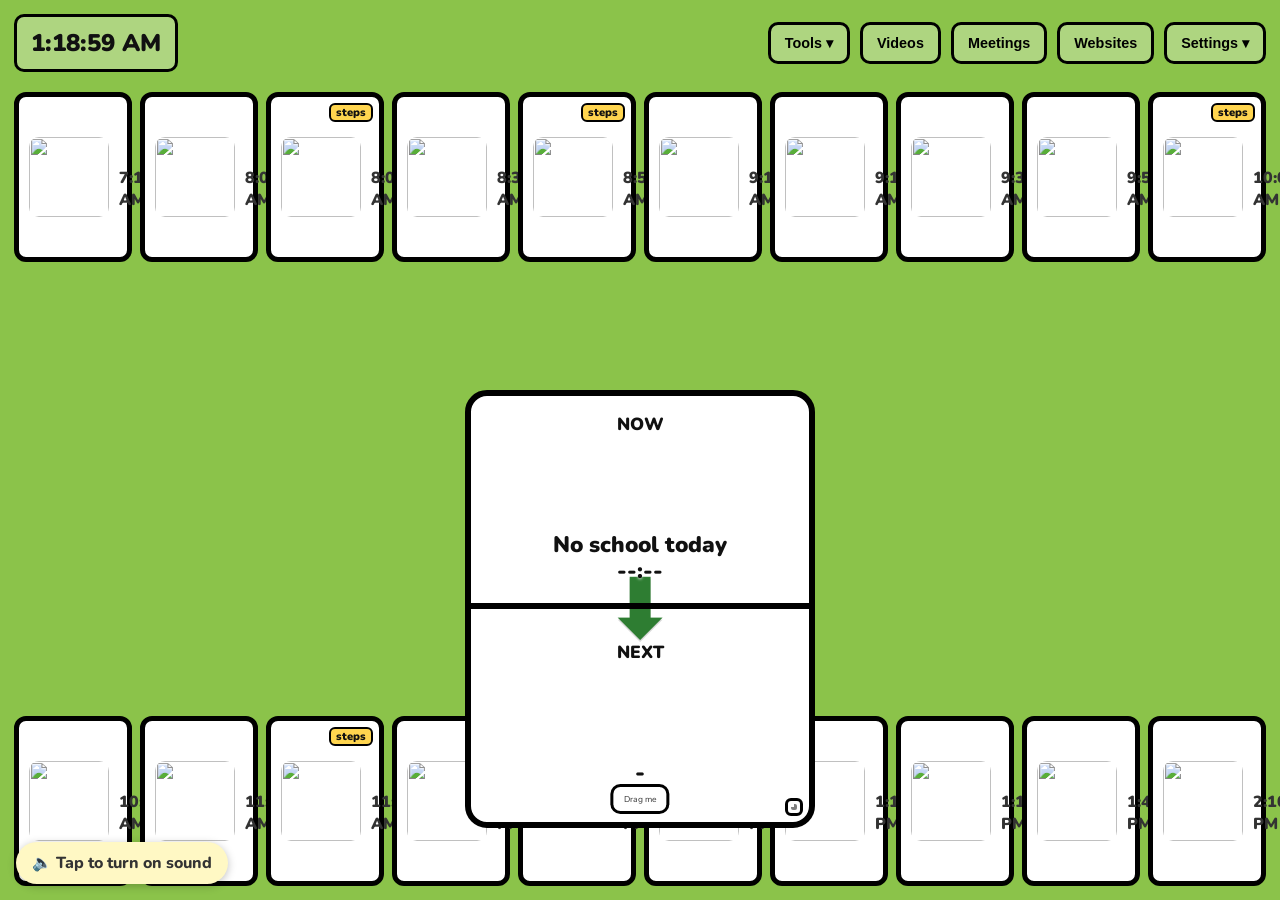
==== Shedule/index.html @ 5112ae6d "Add files via upload" ====
<!doctype html>
<html lang="en">
<head>
  <meta charset="UTF-8" />
  <meta name="viewport" content="width=device-width,initial-scale=1" />
  <title>Classroom Visual Schedule</title>

  <link rel="preconnect" href="https://fonts.googleapis.com" />
  <link rel="preconnect" href="https://fonts.gstatic.com" crossorigin />
  <link href="https://fonts.googleapis.com/css2?family=Nunito:wght@700;800;900&display=swap" rel="stylesheet" />

  <link rel="stylesheet" href="./styles.css" />
</head>
<body>
  <div id="board" class="board">
    <div class="topbar">
      <div class="time" id="currentTime">--:-- --</div>

      <div class="topbar-actions">
        <div class="tools-menu" id="toolsMenu">
          <button class="btn" id="btnTools">Tools ▾</button>
          <div class="tools-dropdown hidden" id="toolsDropdown">
            <button class="tools-item" id="toolsCoreBoard">Core Board</button>
            <button class="tools-item" id="toolsWhosHere">Who's here</button>
          </div>
        </div>
        <button class="btn" id="btnVideos">Videos</button>
        <button class="btn" id="btnMeetings">Meetings</button>
        <button class="btn" id="btnWebsites">Websites</button>
        <div class="settings-menu" id="settingsMenu">
          <button class="btn" id="btnSettings" aria-expanded="false" aria-haspopup="true" aria-controls="settingsPanel">Settings ▾</button>
          <div class="settings-panel hidden" id="settingsPanel">
            <div class="settings-section">
              <div class="settings-section-title">Schedule Editing</div>
              <label class="settings-toggle" for="toggleEditMode">
                <input type="checkbox" id="toggleEditMode" />
                <span>Edit Schedule</span>
              </label>
              <button class="btn btn-danger settings-action hidden" id="btnReset">Reset Schedule</button>
            </div>
            <div class="settings-section">
              <div class="settings-section-title">Schedule Display</div>
              <label class="settings-toggle" for="toggleShowFullSchedule">
                <input type="checkbox" id="toggleShowFullSchedule" />
                <span>Show Full Schedule</span>
              </label>
              <label class="settings-toggle" for="toggleShowNowNext">
                <input type="checkbox" id="toggleShowNowNext" />
                <span>Show Now / Next</span>
              </label>
              <label class="settings-toggle" for="toggleSubstitute">
                <input type="checkbox" id="toggleSubstitute" />
                <span>Substitute</span>
              </label>
            </div>
            <div class="settings-section">
              <div class="settings-section-title">School Day</div>
              <label class="settings-field" for="inputDayEnd">
                <span>Day ends at</span>
                <input type="time" id="inputDayEnd" class="settings-time" />
              </label>
              <label class="settings-toggle" for="toggleRunOnWeekends">
                <input type="checkbox" id="toggleRunOnWeekends" />
                <span>Run on weekends</span>
              </label>
            </div>
            <div class="settings-section">
              <div class="settings-section-title">Bathroom Timers</div>
              <label class="settings-toggle" for="toggleBathroom">
                <input type="checkbox" id="toggleBathroom" />
                <span>Show bathroom timers</span>
              </label>
              <button class="btn settings-action" id="btnBathroomSetup">Set up bathroom timers</button>
            </div>
            <div class="settings-section">
              <div class="settings-section-title">Backup</div>
              <button class="btn settings-action" id="btnExport">Export Schedule</button>
              <button class="btn settings-action" id="btnImport">Import Schedule</button>
              <input type="file" id="importFile" accept="application/json,.json" hidden />
            </div>
          </div>
        </div>
      </div>
    </div>

    <div class="layout">
      <div id="scheduleGrid" class="schedule-grid" aria-label="Schedule"></div>
    </div>

    <button class="sound-btn hidden" id="btnSound" aria-label="Turn on transition sound">🔈 Tap to turn on sound</button>

    <div id="currentBox" class="current-box" role="region" aria-label="Current and next activity">
      <div class="current-now">
        <div class="timer-disk" id="timerDisk"></div>
        <div class="current-content">
          <div class="current-label">NOW</div>
          <img id="currentIcon" class="current-icon" alt="" />
          <div id="currentName" class="current-name">-</div>
          <div class="timer-center-readout" id="timerCenterReadout">--:--</div>
          <div id="currentRemaining" class="current-remaining hidden">-</div>
          <button class="btn details-btn hidden" id="btnDetails">Details</button>
        </div>
      </div>
      <div class="current-next">
        <div class="current-label">NEXT</div>
        <img id="nextIcon" class="current-icon" alt="" />
        <div id="nextName" class="current-name">-</div>
      </div>
      <div class="current-hint">Drag me</div>
      <div class="timer-resize" id="timerResize"></div>
    </div>

    <section class="bathroom-box hidden" id="bathroomBox" aria-label="Bathroom timers">
      <div class="bathroom-head">🚻 Bathroom</div>
      <div class="bathroom-list" id="bathroomList"></div>
      <div class="bathroom-status hidden" id="bathroomStatus"></div>
    </section>

    <button class="subs-launcher hidden" id="subsLauncher" aria-label="Open substitute teacher directions">
      <span class="subs-launcher-mark" aria-hidden="true">?</span>
      <span class="subs-launcher-label">Subs click here</span>
    </button>

<div class="modal-overlay hidden" id="videosOverlay" role="dialog" aria-modal="true">
  <div class="modal" aria-label="Video library">
    <div class="modal-header">
      <div class="modal-title">Video Library</div>
      <button class="xbtn" id="closeVideos">✕</button>
    </div>
    <div class="modal-body">
      <div class="video-grid" id="videoButtons"></div>
    </div>

    <!-- resize handle -->
    <div class="modal-resize" id="videosResize"></div>
  </div>
</div>

    <div class="modal-overlay hidden" id="meetingsOverlay" role="dialog" aria-modal="true">
      <div class="modal" aria-label="Meetings">
        <div class="modal-header">
          <div class="modal-title">Meetings</div>
          <button class="xbtn" id="closeMeetings">✕</button>
        </div>
        <div class="modal-body">
          <div class="meetings-list">
            <button class="btn btn-yellow" id="openMorningSlides">Morning Meeting Slides</button>
            <button class="btn btn-yellow" id="openAfternoonSlides">Afternoon Meeting Slides</button>
            <button class="btn btn-yellow" id="openPowerSchool">PowerSchool</button>
            <div class="hint" id="afternoonHint"></div>
          </div>
        </div>
      </div>
    </div>

    <div class="modal-overlay hidden" id="editOverlay" role="dialog" aria-modal="true">
      <div class="modal edit-modal" aria-label="Edit activity">
        <div class="modal-header">
          <div class="modal-title" id="editTitle">Edit Activity</div>
          <button class="xbtn" id="closeEdit">✕</button>
        </div>

        <div class="modal-body">
          <div class="edit-actions">
            <input id="symbolQuery" class="text-input" placeholder="Search symbols (e.g., 'math', 'recess')" />
            <div class="edit-buttons">
              <button class="btn btn-yellow" id="btnSearchCurrent">Search to Current Activity</button>
              <button class="btn btn-yellow" id="btnChangeName">Change Name</button>
              <button class="btn btn-yellow" id="btnSearchSymbols">Change Symbol</button>
            </div>
          </div>

          <div class="spinner hidden" id="symbolSpinner">Loading…</div>
          <div class="error hidden" id="symbolError">No symbols found.</div>

          <div class="symbol-grid" id="symbolResults"></div>

          <div class="hint">Tip: Click a symbol to apply immediately.</div>

          <hr class="edit-divider" />
          <div class="mini-schedule-section">
            <div class="mini-schedule-header">
              <span class="mini-schedule-title">Mini-Schedule Steps</span>
              <button class="btn btn-yellow" id="btnAddStep">Add Step</button>
            </div>
            <div id="stepsEditor" class="steps-editor"></div>
          </div>
        </div>
      </div>
    </div>

    <!-- Websites modal -->
    <div class="modal-overlay hidden" id="websitesOverlay" role="dialog" aria-modal="true">
      <div class="modal" aria-label="Websites">
        <div class="modal-header">
          <div class="modal-title">Websites</div>
          <button class="xbtn" id="closeWebsites">✕</button>
        </div>
        <div class="modal-body">
          <div class="meetings-list">
            <button class="btn btn-yellow" id="openWebPowerSchool">PowerSchool</button>
            <button class="btn btn-yellow" id="openClassroomTimer">Classroom Timer</button>
          </div>
        </div>
      </div>
    </div>

    <!-- Classroom Timer modal -->
    <div class="modal-overlay hidden" id="timerPickerOverlay" role="dialog" aria-modal="true">
      <div class="modal" aria-label="Classroom Timer">
        <div class="modal-header">
          <div class="modal-title">Classroom Timer</div>
          <button class="xbtn" id="closeTimerPicker">✕</button>
        </div>
        <div class="modal-body">
          <div class="timer-grid" id="timerButtons"></div>
        </div>
        <div class="modal-resize" id="timerPickerResize"></div>
      </div>
    </div>

    <!-- Bathroom timer: QR + reset for one student -->
    <div class="modal-overlay hidden" id="bathroomQrOverlay" role="dialog" aria-modal="true" aria-labelledby="bathroomQrTitle">
      <div class="modal bathroom-qr-modal">
        <div class="modal-header">
          <div class="modal-title" id="bathroomQrTitle">Bathroom</div>
          <button class="xbtn" id="closeBathroomQr" aria-label="Close">✕</button>
        </div>
        <div class="modal-body bathroom-qr-body">
          <div class="bathroom-qr-code" id="bathroomQrCode"></div>
          <div class="bathroom-qr-due" id="bathroomQrDue"></div>
          <div class="hint" id="bathroomQrNote"></div>
          <button class="btn btn-yellow" id="btnBathroomReset">Reset now</button>
        </div>
      </div>
    </div>

    <!-- Bathroom timer setup -->
    <div class="modal-overlay hidden" id="bathroomSetupOverlay" role="dialog" aria-modal="true" aria-labelledby="bathroomSetupTitle">
      <div class="modal bathroom-setup-modal">
        <div class="modal-header">
          <div class="modal-title" id="bathroomSetupTitle">Bathroom Timers</div>
          <button class="xbtn" id="closeBathroomSetup" aria-label="Close">✕</button>
        </div>
        <div class="modal-body bathroom-setup-body">
          <label class="bathroom-field">
            <span>Minutes between trips</span>
            <input type="number" id="bathroomInterval" class="text-input bathroom-number" min="5" max="600" step="5" />
          </label>

          <div class="bathroom-setup-heading">Students</div>
          <div class="hint">Use initials only. Each timer starts at that student's first logged trip of the day.</div>
          <div id="bathroomStudents" class="bathroom-students"></div>
          <button class="btn btn-yellow" id="btnBathroomAdd">Add student</button>

          <div class="bathroom-setup-heading">QR codes (Google Sheet)</div>
          <div class="hint">To reset timers by scanning with a phone, connect a Google Sheet. Step-by-step setup is in the README.</div>
          <label class="bathroom-field bathroom-field-stack">
            <span>Secret code (paste into the Apps Script)</span>
            <span class="bathroom-inline">
              <input id="bathroomKey" class="text-input" readonly />
              <button class="btn" id="btnBathroomCopyKey">Copy</button>
            </span>
          </label>
          <label class="bathroom-field bathroom-field-stack">
            <span>Web app link</span>
            <input id="bathroomEndpoint" class="text-input" placeholder="https://script.google.com/macros/s/…/exec" />
          </label>
          <div class="bathroom-conn" id="bathroomConnStatus"></div>
          <div class="edit-buttons">
            <button class="btn" id="btnBathroomTest">Test connection</button>
            <button class="btn btn-yellow" id="btnBathroomPrint">Print QR codes</button>
          </div>
        </div>
      </div>
    </div>

    <div id="floatLayer" class="float-layer" aria-label="Floating windows"></div>
  </div>

  <script src="./qrcode.js"></script>
  <script src="./app.js"></script>
  <script src="./bathroom.js"></script>
</body>
</html>
---- Shedule/styles.css ----
:root{
  --bg:#8BC34A;
  --yellow:#FFD54F;
  --border:#000;
  --danger:#ff6b6b;
  --check:#2E7D32;
  --text:#111;
  --muted:#333;
  --overlay: rgba(0,0,0,0.5);
}

*{ box-sizing:border-box; }
html,body{ height:100%; }
body{
  margin:0;
  font-family: "Nunito", system-ui, -apple-system, Segoe UI, Roboto, Arial, sans-serif;
  background: var(--bg);
  overflow:hidden;
  color: var(--text);
}

.hidden{ display:none !important; }

.board{
  position:relative;
  width:100vw;
  height:100vh;
  padding:14px;
}

.topbar{
  position:fixed;
  top:14px;
  left:14px;
  right:14px;
  display:flex;
  align-items:center;
  justify-content:space-between;
  z-index:20;
  pointer-events:none;
}

.time{
  pointer-events:auto;
  font-weight:900;
  font-size:1.5rem;
  padding:10px 14px;
  background: rgba(255,255,255,0.3);
  border:3px solid var(--border);
  border-radius:10px;
}

.topbar-actions{
  display:flex;
  gap:10px;
  pointer-events:auto;
}

.btn{
  font-weight:900;
  font-size:0.9rem;
  padding:10px 14px;
  border-radius:10px;
  border:3px solid var(--border);
  background: rgba(255,255,255,0.3);
  cursor:pointer;
  transition: transform 120ms ease, filter 120ms ease;
}
.btn:hover{ transform: scale(1.05); filter: brightness(1.03); }
.btn:active{ transform: scale(1.02); }

.btn-yellow{ background: var(--yellow); }
.btn-danger{ background: var(--danger); }

.tools-menu{
  position: relative;
}
.settings-menu{
  position: relative;
}
.tools-dropdown{
  position: absolute;
  top: calc(100% + 4px);
  left: 0;
  background: rgba(255,255,255,0.95);
  border: 3px solid var(--border);
  border-radius: 10px;
  display: flex;
  flex-direction: column;
  min-width: 150px;
  z-index: 100;
  overflow: hidden;
}
.tools-item{
  font-family: inherit;
  font-weight: 900;
  font-size: 0.9rem;
  padding: 10px 14px;
  border: none;
  background: transparent;
  cursor: pointer;
  text-align: left;
  transition: background 100ms;
}
.tools-item:hover{ background: rgba(0,0,0,0.08); }
.tools-item + .tools-item{ border-top: 2px solid var(--border); }

.settings-panel{
  position:absolute;
  top: calc(100% + 4px);
  right: 0;
  width:min(320px, 80vw);
  background: rgba(255,255,255,0.95);
  border: 3px solid var(--border);
  border-radius: 10px;
  z-index: 100;
  overflow: hidden;
}
.settings-section{
  display:flex;
  flex-direction:column;
  gap:10px;
  padding:12px;
}
.settings-section + .settings-section{
  border-top: 2px solid var(--border);
}
.settings-section-title{
  font-weight:900;
  font-size:0.95rem;
}
.settings-toggle{
  display:flex;
  align-items:center;
  gap:10px;
  font-weight:900;
  font-size:0.95rem;
  cursor:pointer;
}
.settings-toggle input{
  width:20px;
  height:20px;
  margin:0;
}
.settings-action{
  width:100%;
}

.layout{
  position:absolute;
  inset:0;
  padding: 92px 14px 14px;
  display:flex;
  flex-direction:column;
  overflow:hidden;
}
body.substitute-mode-active .layout{
  padding-right:140px;
}

.schedule-grid{
  display:grid;
  grid-template-columns: repeat(10, minmax(0, 1fr));
  grid-template-rows: repeat(2, auto);
  align-content: space-between;
  gap:8px;
  width:100%;
  height:100%;
}
.card{
  position:relative;
  background:#fff;
  border:5px solid var(--border);
  border-radius:12px;
  padding:10px;
  display:flex;
  gap:10px;
  align-items:center;
  user-select:none;
  cursor:default;
  transition: transform 120ms ease, background 120ms ease;
  min-height:170px;
}
.card:hover{ transform: scale(1.02); }

.card.dragging{ opacity:.6; }
.card.editable{ cursor:move; }

/* Cards with step checklists are clickable in normal mode */
.card.has-steps:not(.edit-mode){
  cursor: pointer;
}
.card.has-steps:not(.edit-mode)::before{
  content: "steps";
  position: absolute;
  top: 6px;
  right: 6px;
  font-size: 0.7rem;
  font-weight: 900;
  line-height: 1;
  background: var(--yellow);
  border: 2px solid var(--border);
  border-radius: 6px;
  padding: 2px 5px;
}

.card.active{
  background: var(--yellow);
  transform: scale(1.05);
}
.card.completed::after{
  content:"✔";
  position:absolute;
  inset:auto 10px 6px auto;
  font-size:3.1rem;
  font-weight:900;
  color: var(--check);
  text-shadow: 0 2px 0 rgba(0,0,0,.12);
}

.card-icon{
  width:80px;
  height:80px;
  flex:0 0 80px;
  object-fit:contain;
  background:#fff;
  border-radius:10px;
}
.card-icon.substitute-hotspot{
  cursor:pointer;
  outline:none;
}
.card-icon.substitute-hotspot:hover,
.card-icon.substitute-hotspot:focus-visible{
  box-shadow:0 0 0 4px rgba(21,101,192,0.25);
}

.card-meta{
  display:flex;
  flex-direction:column;
  gap:4px;
  min-width:0;
}
.card-name{
  font-weight:900;
  font-size:1.1rem;
  line-height:1.1;
  white-space:nowrap;
  overflow:hidden;
  text-overflow:ellipsis;
}
.card-time{
  font-weight:900;
  color: var(--muted);
  font-size:1.0rem;
}

.time-input{
  width:110px;
  font-family:inherit;
  font-weight:900;
  font-size:1.0rem;
  padding:6px 8px;
  border:3px solid var(--border);
  border-radius:10px;
}

.delbtn{
  position:absolute;
  top:6px;
  right:6px;
  width:34px;
  height:34px;
  border-radius:10px;
  border:3px solid var(--border);
  background: var(--danger);
  font-weight:900;
  cursor:pointer;
  display:none;
}
.card.edit-mode .delbtn{ display:block; }

.current-box{
  --timer-size: 350px;
  position:fixed;
  left: calc(50% - var(--timer-size) / 2);
  top: 390px;
  width: var(--timer-size);
  height: calc(var(--timer-size) * 1.25);
  background:#fff;
  border:6px solid var(--border);
  border-radius:22px;
  z-index:15;
  cursor:grab;
  user-select:none;
  overflow:hidden;
  display:flex;
  flex-direction:column;
}
.current-box:active{ cursor:grabbing; }
.current-box::before{
  content:"⬇";
  position:absolute;
  left:50%;
  top:50%;
  transform:translate(-50%, -48%);
  font-size: calc(var(--timer-size) * 0.24);
  font-weight:900;
  line-height:1;
  color: var(--check);
  text-shadow: 0 2px 0 rgba(0,0,0,0.15);
  z-index:1;
  pointer-events:none;
}

.current-now,
.current-next{
  position:relative;
  z-index:2;
  flex:1 1 50%;
  display:flex;
  flex-direction:column;
  gap: calc(var(--timer-size) * 0.012);
  align-items:center;
  justify-content:center;
  text-align:center;
}

.current-now{
  border-bottom:6px solid var(--border);
}

.timer-disk{
  position:absolute;
  inset:0;
  border-radius:14px 14px 0 0;
  background: transparent;
  pointer-events:none;
  z-index:1;
}

.timer-center-readout{
  position:static;
  font-weight:900;
  font-size:max(10px, calc(var(--timer-size) * 0.062));
  line-height:1;
  color:#111;
  text-shadow:0 1px 3px rgba(255,255,255,0.85);
  z-index:2;
  pointer-events:none;
}

.current-content{
  position:absolute;
  inset:0;
  display:flex;
  flex-direction:column;
  align-items:center;
  justify-content:center;
  text-align:center;
  padding: calc(var(--timer-size) * 0.03);
  gap: calc(var(--timer-size) * 0.012);
  z-index:2;
}
.current-label{
  font-weight:900;
  font-size: max(10px, calc(var(--timer-size) * 0.05));
  line-height:1;
}
.current-icon{
  width: calc(var(--timer-size) * 0.26);
  height: calc(var(--timer-size) * 0.26);
  object-fit:contain;
  border-radius:12px;
  mix-blend-mode: multiply;
}
.current-icon.substitute-hotspot{
  cursor:pointer;
  outline:none;
}
.current-icon.substitute-hotspot:hover,
.current-icon.substitute-hotspot:focus-visible{
  box-shadow:0 0 0 5px rgba(21,101,192,0.25);
}
.current-name{ font-weight:900; font-size: max(10px, calc(var(--timer-size) * 0.064)); line-height:1.1; text-shadow:0 1px 3px rgba(255,255,255,0.8); }
.current-remaining{ font-weight:900; font-size: max(9px, calc(var(--timer-size) * 0.046)); color:#333; text-shadow:0 1px 3px rgba(255,255,255,0.8); }

.current-hint{
  position:absolute;
  bottom: 8px;
  left:50%;
  transform: translateX(-50%);
  font-size: max(8px, calc(var(--timer-size) * 0.0243));
  color:#333;
  background: rgba(255,255,255,.75);
  border:3px solid var(--border);
  border-radius:10px;
  padding: calc(var(--timer-size) * 0.017) calc(var(--timer-size) * 0.029);
  white-space:nowrap;
  z-index:3;
}

.timer-resize{
  position:absolute;
  right:6px;
  bottom:6px;
  width:18px;
  height:18px;
  border-radius:6px;
  border:3px solid var(--border);
  background: rgba(255,255,255,0.9);
  cursor: nwse-resize;
  z-index:16;
}
.timer-resize::before{
  content:"";
  position:absolute;
  inset:3px;
  border-right:3px solid rgba(0,0,0,0.5);
  border-bottom:3px solid rgba(0,0,0,0.5);
  border-radius:2px;
}

.subs-launcher{
  position:fixed;
  right:14px;
  top:50%;
  transform:translateY(-50%);
  width:120px;
  padding:10px 8px 12px;
  display:flex;
  flex-direction:column;
  align-items:center;
  gap:8px;
  z-index:25;
}
.subs-launcher-mark{
  width:76px;
  height:76px;
  border-radius:999px;
  border:5px solid var(--border);
  background:var(--yellow);
  display:flex;
  align-items:center;
  justify-content:center;
  font-size:3rem;
  font-weight:900;
  line-height:1;
}
.subs-launcher-label{
  display:block;
  text-transform:uppercase;
  text-align:center;
  font-size:0.9rem;
  line-height:1.1;
}
.subs-launcher:focus-visible{
  outline:4px solid #1565c0;
  outline-offset:4px;
}
@media (max-width: 900px), (max-height: 760px){
  body.substitute-mode-active .layout{
    padding-right:14px;
    padding-bottom:120px;
  }
  .subs-launcher{
    top:auto;
    right:10px;
    bottom:10px;
    transform:none;
    width:96px;
    padding:8px 6px 10px;
  }
  .subs-launcher-mark{
    width:60px;
    height:60px;
    font-size:2.35rem;
  }
  .subs-launcher-label{
    font-size:0.75rem;
  }
}

.modal-overlay{
  position:fixed;
  inset:0;
  background: var(--overlay);
  display:flex;
  align-items:center;
  justify-content:center;
  z-index:1000;
}

.modal{
  position: relative;            /* <-- add this line */
  width:min(900px, 92vw);
  max-height:80vh;
  background:#fff;
  border:6px solid var(--border);
  border-radius:14px;
  overflow:hidden;
  display:flex;
  flex-direction:column;
}

.modal-header{
  background: var(--yellow);
  border-bottom:6px solid var(--border);
  display:flex;
  align-items:center;
  justify-content:space-between;
  padding:10px 12px;
}

.modal-title{ font-weight:900; font-size:1.2rem; }

.xbtn{
  width:42px;
  height:42px;
  border-radius:10px;
  border:3px solid var(--border);
  background: var(--danger);
  font-weight:900;
  cursor:pointer;
}

.modal-body{
  padding:12px;
  overflow:auto;
}

/* resize handle for modals (Videos, Meetings, etc.) */
.modal-resize{
  position:absolute;
  right:8px;
  bottom:8px;
  width:18px;
  height:18px;
  border:3px solid rgba(0,0,0,0.45);
  border-radius:6px;
  background: rgba(255,255,255,0.9);
  cursor: nwse-resize;
  z-index: 20;
}

.video-grid{
  display:grid;
  grid-template-columns: repeat(3, minmax(180px, 1fr));
  gap:12px;
}

.video-btn{
  display:flex;
  flex-direction:column;
  align-items:center;
  gap:8px;
  padding:10px;
  text-align:center;
}

.video-btn-thumb{
  width:100%;
  max-width:160px;
  height:90px;
  object-fit:cover;
  border-radius:8px;
  border:3px solid var(--border);
  display:block;
}

.meetings-list{ display:flex; flex-direction:column; gap:10px; }

.timer-grid{
  display:grid;
  grid-template-columns: repeat(3, minmax(160px, 1fr));
  gap:12px;
}

.timer-btn{
  display:flex;
  flex-direction:column;
  align-items:center;
  gap:8px;
  padding:10px;
  text-align:center;
  font-weight:900;
  font-size:0.9rem;
  border-radius:10px;
  border:3px solid var(--border);
  background: var(--yellow);
  cursor:pointer;
  transition: transform 120ms ease, filter 120ms ease;
}
.timer-btn:hover{ transform: scale(1.05); filter: brightness(1.03); }
.timer-btn:active{ transform: scale(1.02); }

.timer-btn-img{
  width:80px;
  height:80px;
  object-fit:contain;
  border-radius:10px;
  border:3px solid var(--border);
  background:#fff;
  display:block;
}
.hint{ font-weight:800; color:#333; }

.edit-modal .edit-actions{
  display:flex;
  flex-direction:column;
  gap:10px;
  margin-bottom:10px;
}
.text-input{
  width:100%;
  padding:10px 12px;
  border-radius:12px;
  border:4px solid var(--border);
  font-family:inherit;
  font-weight:900;
}

.edit-buttons{ display:flex; flex-wrap:wrap; gap:10px; }

.symbol-grid{
  display:grid;
  grid-template-columns: repeat(8, 80px);
  gap:10px;
  justify-content:start;
}
.symbol{
  width:80px;
  height:80px;
  border-radius:12px;
  border:5px solid var(--border);
  background:#fff;
  cursor:pointer;
  display:flex;
  align-items:center;
  justify-content:center;
  overflow:hidden;
  transition: transform 120ms ease;
}
.symbol:hover{ transform: scale(1.05); }
.symbol img{ width:80px; height:80px; object-fit:contain; }

.spinner{
  font-weight:900;
  padding:8px 10px;
  background: rgba(255,213,79,0.3);
  border:4px solid var(--border);
  border-radius:12px;
  display:inline-block;
}
.error{
  font-weight:900;
  padding:8px 10px;
  background: rgba(255,0,0,0.08);
  border:4px solid var(--border);
  border-radius:12px;
}

.float-layer{
  position:fixed;
  inset:0;
  pointer-events:none;
  z-index:900;
}

.float{
  position:absolute;
  width:560px;
  height:380px;
  border-radius:14px;
  border:6px solid var(--border);
  overflow:hidden;
  background:#fff;
  pointer-events:auto;
}
.float-header{
  height:44px;
  background: var(--yellow);
  border-bottom:6px solid var(--border);
  display:flex;
  align-items:center;
  justify-content:space-between;
  padding:6px 10px;
  cursor:grab;
  user-select:none;
}
.float-header:active{ cursor:grabbing; }
.float-title{ font-weight:900; }
.float-close{
  width:34px;
  height:34px;
  border-radius:10px;
  border:3px solid var(--border);
  background: var(--danger);
  font-weight:900;
  cursor:pointer;
}
.float-body{ width:100%; height: calc(100% - 44px); background:#000; }
.float-body iframe{ width:100%; height:100%; border:0; }
.float-body video{ width:100%; height:100%; border:0; }

.substitute-float .float-body{
  background:#fffde7;
  color:var(--text);
  overflow:auto;
  padding:16px;
}
.substitute-float .float-title{
  max-width:calc(100% - 44px);
}
.substitute-doc{
  display:flex;
  flex-direction:column;
  gap:14px;
}
.substitute-doc-title{
  font-size:1.3rem;
  font-weight:900;
}
.substitute-doc-subtitle{
  font-size:1rem;
  font-weight:900;
}
.substitute-doc-note{
  padding:10px 12px;
  border:3px solid var(--border);
  border-radius:10px;
  background:#fff8c4;
  font-weight:800;
  line-height:1.35;
}
.substitute-doc-section{
  display:flex;
  flex-direction:column;
  gap:8px;
}
.substitute-doc-section-title{
  font-size:1rem;
  font-weight:900;
  text-transform:uppercase;
}
.substitute-entry{
  border:3px solid var(--border);
  border-radius:12px;
  background:#fff;
  padding:10px 12px;
}
.substitute-entry-time{
  font-weight:900;
  color:#333;
}
.substitute-entry-title{
  font-size:1rem;
  font-weight:900;
  margin-top:2px;
}
.substitute-entry ul{
  margin:8px 0 0 18px;
  padding:0;
}
.substitute-entry li{
  margin:4px 0;
  line-height:1.35;
}

/* Resize handle for floating video windows */
.float-resize{
  position:absolute;
  right:6px;
  bottom:6px;
  width:18px;
  height:18px;
  border-radius:6px;
  border:3px solid var(--border);
  background: rgba(255,255,255,0.9);
  cursor: nwse-resize;
  z-index: 5;
}
.float-resize::before{
  content:"";
  position:absolute;
  inset:3px;
  border-right:3px solid rgba(0,0,0,0.5);
  border-bottom:3px solid rgba(0,0,0,0.5);
  border-radius:2px;
}

/* ---- Details button inside current-box ---- */
.details-btn{
  font-size: max(8px, calc(var(--timer-size, 350px) * 0.02));
  padding: calc(var(--timer-size, 350px) * 0.01) calc(var(--timer-size, 350px) * 0.025);
}

/* Shrink icon when details button is visible to prevent overflow */
.current-box.has-steps .current-now .current-icon{
  width: calc(var(--timer-size) * 0.2);
  height: calc(var(--timer-size) * 0.2);
}

/* ---- Details popup ---- */
@keyframes detailsFadeIn{
  from{ opacity:0; transform:scale(0.95); }
  to{ opacity:1; transform:scale(1); }
}

.details-popup{
  --ds-scale: 1;
  position:absolute;
  min-width:260px;
  background:#fffde7;
  border:5px solid var(--border);
  border-radius:14px;
  box-shadow:0 8px 24px rgba(0,0,0,0.28);
  overflow:hidden;
  z-index:950;
  pointer-events:auto;
  animation:detailsFadeIn 0.2s ease;
}

.details-popup-header{
  background:var(--yellow);
  border-bottom:5px solid var(--border);
  display:flex;
  align-items:center;
  justify-content:space-between;
  padding:8px 10px;
  cursor:grab;
  user-select:none;
}
.details-popup-header:active{ cursor:grabbing; }

.details-popup-title{
  font-weight:900;
  font-size:calc(1.1rem * var(--ds-scale));
}

.details-popup-body{
  max-height:300px;
  overflow-y:auto;
  padding:calc(10px * var(--ds-scale));
  display:flex;
  flex-direction:column;
  gap:calc(8px * var(--ds-scale));
}

.details-step{
  display:flex;
  align-items:center;
  gap:calc(10px * var(--ds-scale));
  padding:calc(6px * var(--ds-scale)) calc(8px * var(--ds-scale));
  border-radius:10px;
  border:3px solid var(--border);
  background:#fff;
  cursor:pointer;
  transition:background 120ms ease, opacity 120ms ease;
}
.details-step.completed{
  background:rgba(46,125,50,0.1);
  opacity:0.7;
}
.details-step.completed .details-step-label{
  text-decoration:line-through;
}

.details-step-link{
  cursor:pointer;
}
.details-step-link:hover{
  background:#e3f2fd;
  border-color:#1565c0;
}
.details-step-link .details-step-label{
  color:#1565c0;
  text-decoration:underline;
}

.details-step-check{
  width:calc(22px * var(--ds-scale));
  height:calc(22px * var(--ds-scale));
  flex:0 0 calc(22px * var(--ds-scale));
  cursor:pointer;
  accent-color:var(--check);
}

.details-step-icon{
  width:calc(36px * var(--ds-scale));
  height:calc(36px * var(--ds-scale));
  object-fit:contain;
  flex:0 0 calc(36px * var(--ds-scale));
  border-radius:6px;
  background:#fff;
}

.details-step-label{
  font-weight:900;
  font-size:calc(1rem * var(--ds-scale));
  flex:1;
}

/* ---- Mini-schedule editor (inside edit modal) ---- */
.edit-divider{
  border:none;
  border-top:3px solid var(--border);
  margin:12px 0;
}

.mini-schedule-section{
  display:flex;
  flex-direction:column;
  gap:8px;
}

.mini-schedule-header{
  display:flex;
  align-items:center;
  justify-content:space-between;
  gap:10px;
}

.mini-schedule-title{
  font-weight:900;
  font-size:1rem;
}

.steps-editor{
  display:flex;
  flex-direction:column;
  gap:6px;
}

.steps-empty-hint{
  font-weight:800;
  color:#555;
  padding:8px 10px;
  background:rgba(0,0,0,0.04);
  border-radius:10px;
  border:3px dashed #bbb;
}

.step-edit-row{
  display:flex;
  align-items:center;
  gap:8px;
  padding:6px 8px;
  border-radius:10px;
  border:3px solid var(--border);
  background:#fff;
}

.step-edit-row--active{
  border-color:#1565c0;
  background:#e3f2fd;
}

.step-icon-btn{
  width:44px;
  height:44px;
  flex:0 0 44px;
  border-radius:8px;
  border:3px solid var(--border);
  background:#f5f5f5;
  cursor:pointer;
  display:flex;
  align-items:center;
  justify-content:center;
  font-weight:900;
  font-size:1.1rem;
  padding:2px;
  transition:transform 120ms ease;
}
.step-icon-btn:hover{ transform:scale(1.08); }
.step-icon-btn img{
  width:36px;
  height:36px;
  object-fit:contain;
  border-radius:4px;
}

.step-label-input{
  flex:1;
  font-size:0.9rem;
  padding:6px 8px;
}

.step-edit-controls{
  display:flex;
  gap:4px;
  flex-shrink:0;
}

.step-ctrl-btn{
  padding:4px 8px;
  font-size:0.8rem;
  border-radius:8px;
}
.step-ctrl-btn:disabled{
  opacity:0.35;
  cursor:not-allowed;
}

@media (max-width: 900px){
  .current-box{ width:300px; height:375px; left: calc(50% - 150px); top: calc(50% - 188px); }
  .current-icon{ width:90px; height:90px; }
  .video-grid{ grid-template-columns: repeat(2, minmax(160px, 1fr)); }
  .symbol-grid{ grid-template-columns: repeat(4, 80px); }
}

/* Touch dragging on interactive panels / tablets */
.current-box{ touch-action:none; }

/* School Day settings */
.settings-field{
  display:flex;
  align-items:center;
  justify-content:space-between;
  gap:10px;
  padding:6px 0;
}
.settings-time{
  font:inherit;
  padding:4px 6px;
  border-radius:8px;
  border:2px solid #ccc;
}

/* Sound unlock prompt */
.sound-btn{
  position:fixed;
  left:16px;
  bottom:16px;
  z-index:2000;
  font:inherit;
  font-weight:800;
  padding:10px 16px;
  border:none;
  border-radius:999px;
  background:#fff8c4;
  color:#333;
  box-shadow:0 2px 8px rgba(0,0,0,.25);
  cursor:pointer;
}
.sound-btn:focus-visible{ outline:4px solid #1565c0; outline-offset:3px; }

/* ---------- Bathroom timers ---------- */
.bathroom-box{
  position:fixed;
  left:14px;
  top:280px;
  width:210px;
  background:#fff;
  border:5px solid var(--border);
  border-radius:16px;
  z-index:14;
  overflow:hidden;
}
.bathroom-head{
  background:var(--yellow);
  border-bottom:4px solid var(--border);
  font-weight:900;
  padding:6px 10px;
  cursor:grab;
  touch-action:none;
  user-select:none;
}
.bathroom-list{ display:flex; flex-direction:column; }
.bathroom-row{
  display:grid;
  grid-template-columns:auto 1fr;
  grid-template-rows:auto 6px;
  align-items:center;
  column-gap:8px;
  row-gap:4px;
  padding:7px 10px;
  border:none;
  border-bottom:2px solid #e0e0e0;
  background:#fff;
  font:inherit;
  text-align:left;
  cursor:pointer;
}
.bathroom-row:last-child{ border-bottom:none; }
.bathroom-row:focus-visible{ outline:4px solid #1565c0; outline-offset:-4px; }
.bathroom-chip{
  color:#fff;
  font-weight:900;
  font-size:0.95rem;
  min-width:44px;
  text-align:center;
  padding:2px 8px;
  border-radius:999px;
}
.bathroom-time{
  font-weight:900;
  font-size:1.15rem;
  font-variant-numeric:tabular-nums;
  text-align:right;
}
.bathroom-bar{
  grid-column:1 / -1;
  height:6px;
  border-radius:3px;
  background:#e8e8e8;
  overflow:hidden;
}
.bathroom-bar span{ display:block; height:100%; background:#43a047; transition:width 1s linear; }
.bathroom-row[data-status="waiting"] .bathroom-time{ color:#777; font-size:0.95rem; }
.bathroom-row[data-status="soon"]{ background:#fff8d6; }
.bathroom-row[data-status="soon"] .bathroom-bar span{ background:#f9a825; }
.bathroom-row[data-status="overdue"]{ background:#ffe1e1; }
.bathroom-row[data-status="overdue"] .bathroom-time{ color:#c62828; }
.bathroom-row[data-status="overdue"] .bathroom-chip{ animation:bathroom-pulse 1.6s ease-in-out infinite; }
@keyframes bathroom-pulse{ 50%{ box-shadow:0 0 0 5px rgba(229,57,53,.45); } }
@media (prefers-reduced-motion: reduce){
  .bathroom-row[data-status="overdue"] .bathroom-chip{ animation:none; box-shadow:0 0 0 4px rgba(229,57,53,.6); }
  .bathroom-bar span{ transition:none; }
}
.bathroom-status{
  font-size:0.8rem;
  font-weight:800;
  padding:4px 10px 6px;
  color:#555;
  border-top:2px solid #e0e0e0;
}

.bathroom-qr-modal{ width:min(420px, 92vw); }
.bathroom-qr-body{ display:flex; flex-direction:column; align-items:center; gap:10px; text-align:center; }
.bathroom-qr-code svg{ width:min(260px, 70vw); height:auto; display:block; }
.bathroom-qr-due{ font-weight:900; font-size:1.2rem; }

.bathroom-setup-modal{ width:min(560px, 94vw); }
.bathroom-setup-body{ display:flex; flex-direction:column; gap:10px; overflow:auto; }
.bathroom-setup-heading{ font-weight:900; font-size:1.1rem; margin-top:10px; }
.bathroom-field{ display:flex; align-items:center; justify-content:space-between; gap:12px; font-weight:800; }
.bathroom-field-stack{ flex-direction:column; align-items:stretch; gap:6px; }
.bathroom-inline{ display:flex; gap:8px; }
.bathroom-number{ width:110px; }
.bathroom-students{ display:flex; flex-direction:column; gap:8px; }
.bathroom-student{ display:grid; grid-template-columns:48px 1fr auto; gap:8px; align-items:center; }
.bathroom-student input[type="color"]{ width:48px; height:44px; border:3px solid var(--border); border-radius:10px; padding:2px; background:#fff; }
.bathroom-conn{ font-weight:800; padding:8px 10px; border-radius:10px; background:#f1f1f1; }
.bathroom-conn[data-state="ok"]{ background:#e3f4e4; }
.bathroom-conn[data-state="error"], .bathroom-conn[data-state="wrong-code"]{ background:#ffe1e1; }
#btnBathroomPrint:disabled{ opacity:.5; cursor:not-allowed; transform:none; }
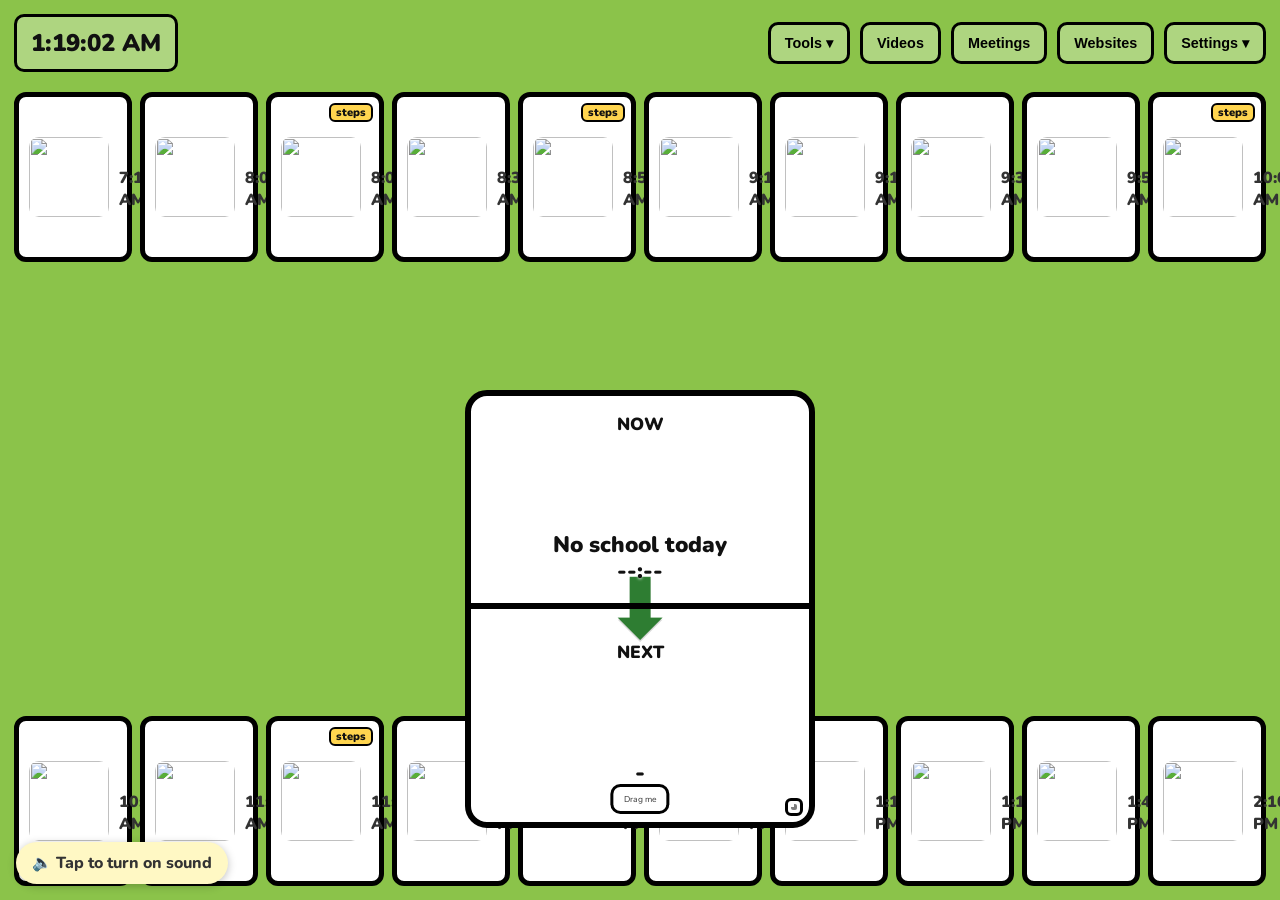
==== commit ff37d952: "Add files via upload" ====
--- a/Shedule/index.html
+++ b/Shedule/index.html
@@ -270,7 +270,23 @@
           <div class="edit-buttons">
             <button class="btn" id="btnBathroomTest">Test connection</button>
             <button class="btn btn-yellow" id="btnBathroomPrint">Print QR codes</button>
-          </div>
+            <button class="btn btn-yellow" id="btnPhoneSetup">Set up a phone</button>
+          </div>
+        </div>
+      </div>
+    </div>
+
+    <!-- Phone setup: one code that sets up the phone button page -->
+    <div class="modal-overlay hidden" id="phoneSetupOverlay" role="dialog" aria-modal="true" aria-labelledby="phoneSetupTitle">
+      <div class="modal bathroom-qr-modal">
+        <div class="modal-header">
+          <div class="modal-title" id="phoneSetupTitle">Set up a phone</div>
+          <button class="xbtn" id="closePhoneSetup" aria-label="Close">✕</button>
+        </div>
+        <div class="modal-body bathroom-qr-body">
+          <div class="bathroom-qr-code" id="phoneSetupCode"></div>
+          <div class="hint" id="phoneSetupNote"></div>
+          <button class="btn" id="btnPhoneCopyLink">Copy link to text it</button>
         </div>
       </div>
     </div>
--- a/Shedule/styles.css
+++ b/Shedule/styles.css
@@ -1128,7 +1128,7 @@
 
 .bathroom-qr-modal{ width:min(420px, 92vw); }
 .bathroom-qr-body{ display:flex; flex-direction:column; align-items:center; gap:10px; text-align:center; }
-.bathroom-qr-code svg{ width:min(260px, 70vw); height:auto; display:block; }
+.bathroom-qr-code svg{ width:min(320px, 72vw); height:auto; display:block; background:#fff; }
 .bathroom-qr-due{ font-weight:900; font-size:1.2rem; }
 
 .bathroom-setup-modal{ width:min(560px, 94vw); }
@@ -1144,4 +1144,7 @@
 .bathroom-conn{ font-weight:800; padding:8px 10px; border-radius:10px; background:#f1f1f1; }
 .bathroom-conn[data-state="ok"]{ background:#e3f4e4; }
 .bathroom-conn[data-state="error"], .bathroom-conn[data-state="wrong-code"]{ background:#ffe1e1; }
-#btnBathroomPrint:disabled{ opacity:.5; cursor:not-allowed; transform:none; }
+#btnBathroomPrint:disabled, #btnPhoneCopyLink:disabled{ opacity:.5; cursor:not-allowed; transform:none; }
+
+#phoneSetupOverlay .bathroom-qr-modal{ width:min(620px, 94vw); }
+#phoneSetupCode svg{ width:min(480px, 80vw, 62vh); }
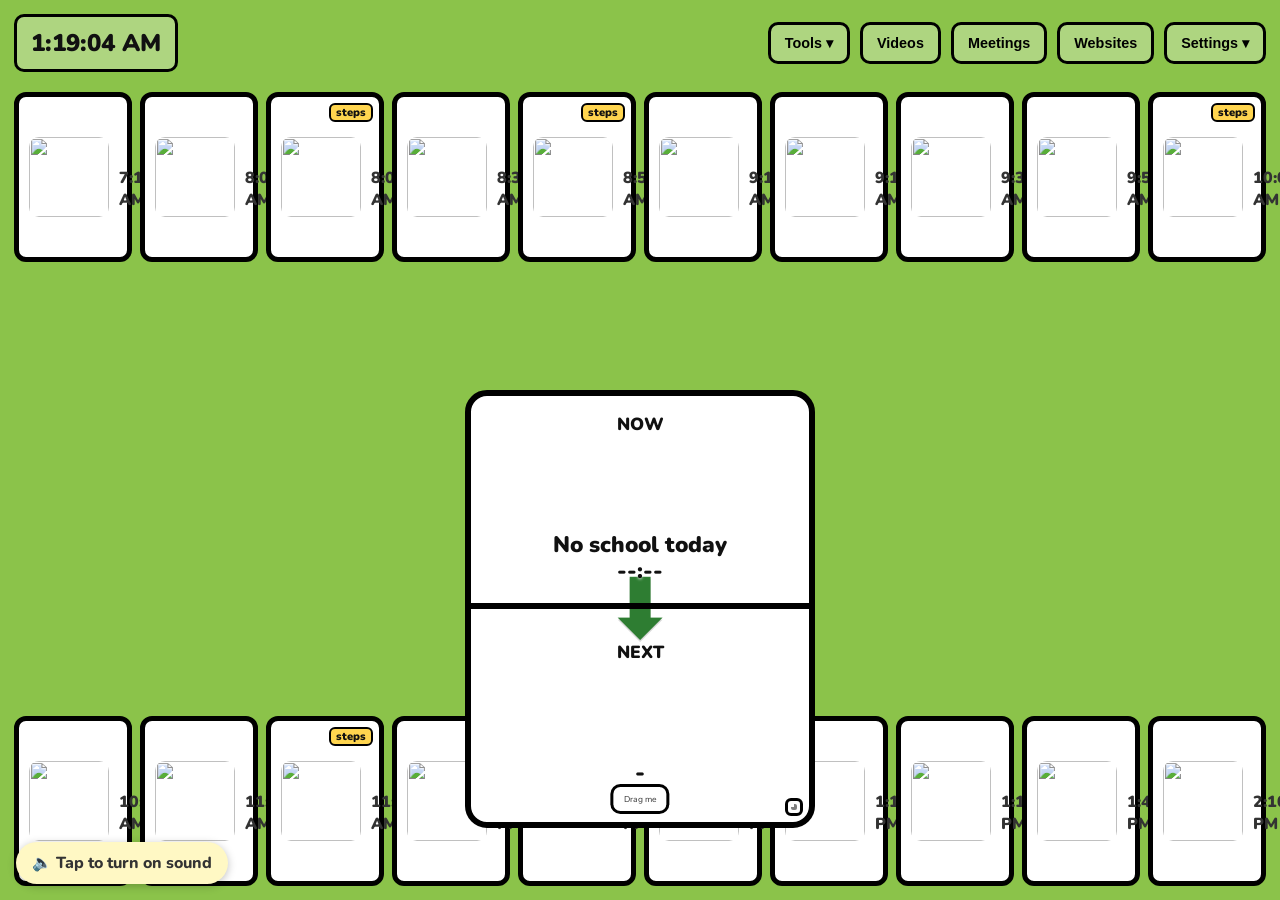
==== commit 6ff9feb0: "Add files via upload" ====
--- a/Shedule/index.html
+++ b/Shedule/index.html
@@ -145,7 +145,7 @@
         <div class="modal-body">
           <div class="meetings-list">
             <button class="btn btn-yellow" id="openMorningSlides">Morning Meeting Slides</button>
-            <button class="btn btn-yellow" id="openAfternoonSlides">Afternoon Meeting Slides</button>
+            <button class="btn btn-yellow" id="openAfternoonSlides">Afternoon Meeting</button>
             <button class="btn btn-yellow" id="openPowerSchool">PowerSchool</button>
             <div class="hint" id="afternoonHint"></div>
           </div>
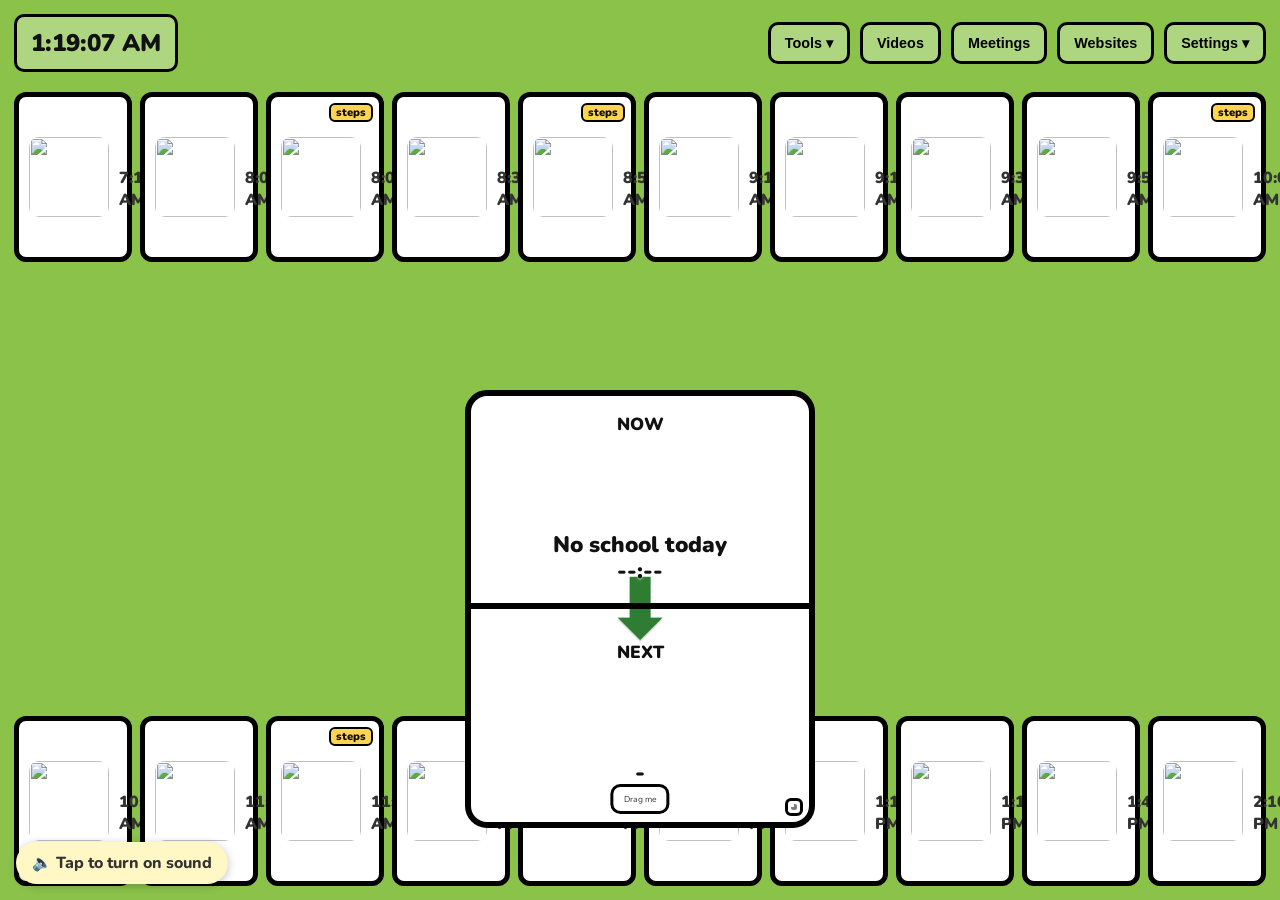
==== commit dbaaf43b: "Add files via upload" ====
--- a/Shedule/index.html
+++ b/Shedule/index.html
@@ -71,6 +71,17 @@
                 <span>Show bathroom timers</span>
               </label>
               <button class="btn settings-action" id="btnBathroomSetup">Set up bathroom timers</button>
+            </div>
+            <div class="settings-section">
+              <div class="settings-section-title">Phone Remote</div>
+              <label class="settings-toggle" for="togglePhoneControl">
+                <input type="checkbox" id="togglePhoneControl" />
+                <span>Let phones control the board</span>
+              </label>
+              <label class="settings-field settings-field-stack" for="inputWhosHereUrl">
+                <span>Who's here link</span>
+                <input type="url" id="inputWhosHereUrl" class="settings-url" placeholder="Canva embed link" />
+              </label>
             </div>
             <div class="settings-section">
               <div class="settings-section-title">Backup</div>
@@ -291,11 +302,22 @@
       </div>
     </div>
 
+    <!-- Full-screen viewer for Who's here and meetings (opened from a phone) -->
+    <div class="remote-viewer hidden" id="remoteViewer" role="dialog" aria-modal="false" aria-labelledby="remoteViewerTitle">
+      <div class="remote-viewer-bar">
+        <div class="remote-viewer-title" id="remoteViewerTitle"></div>
+        <button class="btn" id="remoteViewerNewTab">Open in new tab ↗</button>
+        <button class="xbtn" id="remoteViewerClose" aria-label="Close">✕</button>
+      </div>
+      <iframe id="remoteViewerFrame" title="" allow="autoplay; fullscreen; encrypted-media; picture-in-picture; clipboard-write" allowfullscreen></iframe>
+    </div>
+
     <div id="floatLayer" class="float-layer" aria-label="Floating windows"></div>
   </div>
 
   <script src="./qrcode.js"></script>
   <script src="./app.js"></script>
   <script src="./bathroom.js"></script>
+  <script src="./board-remote.js"></script>
 </body>
 </html>
--- a/Shedule/styles.css
+++ b/Shedule/styles.css
@@ -1148,3 +1148,25 @@
 
 #phoneSetupOverlay .bathroom-qr-modal{ width:min(620px, 94vw); }
 #phoneSetupCode svg{ width:min(480px, 80vw, 62vh); }
+
+/* ---------- Phone remote: full-screen viewer ---------- */
+.remote-viewer{
+  position:fixed;
+  inset:0;
+  z-index:850; /* above the board, below video windows (900) and menus (1000) */
+  display:flex;
+  flex-direction:column;
+  background:#000;
+}
+.remote-viewer-bar{
+  display:flex;
+  align-items:center;
+  gap:10px;
+  padding:6px 10px;
+  background:var(--yellow);
+  border-bottom:4px solid var(--border);
+}
+.remote-viewer-title{ font-weight:900; font-size:1.1rem; flex:1; }
+.remote-viewer iframe{ flex:1; width:100%; border:0; background:#fff; }
+.settings-field-stack{ flex-direction:column; align-items:stretch; gap:4px; }
+.settings-url{ font:inherit; font-size:.85rem; padding:4px 6px; border-radius:8px; border:2px solid #ccc; width:100%; }
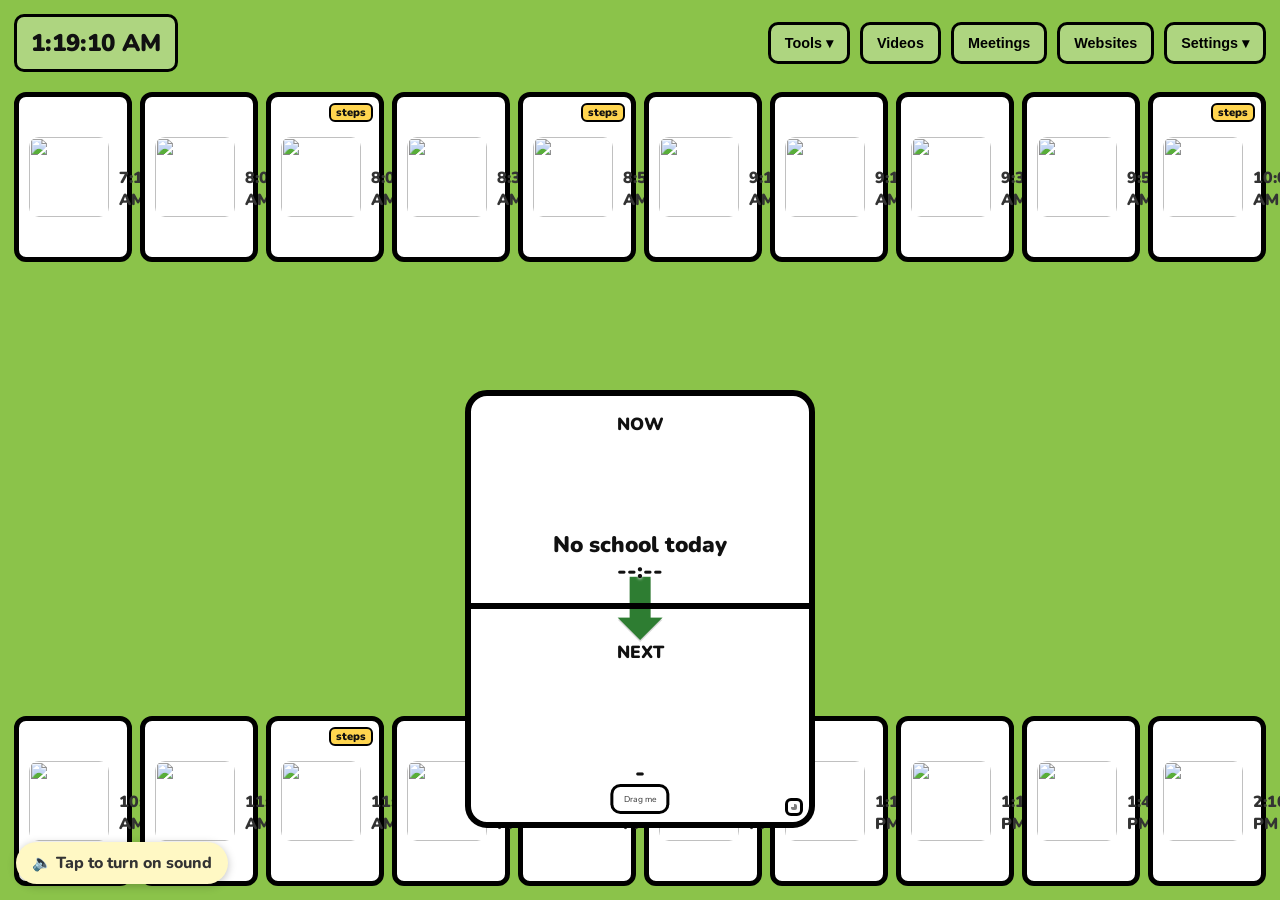
==== commit 290f4979: "Add files via upload" ====
--- a/Shedule/index.html
+++ b/Shedule/index.html
@@ -3,7 +3,11 @@
 <head>
   <meta charset="UTF-8" />
   <meta name="viewport" content="width=device-width,initial-scale=1" />
-  <title>Classroom Visual Schedule</title>
+  <title>The Vis</title>
+  <link rel="icon" type="image/svg+xml" href="./favicon.svg" />
+  <link rel="icon" type="image/png" sizes="32x32" href="./favicon-32.png" />
+  <link rel="icon" type="image/png" sizes="192x192" href="./icon-192.png" />
+  <link rel="apple-touch-icon" href="./apple-touch-icon.png" />
 
   <link rel="preconnect" href="https://fonts.googleapis.com" />
   <link rel="preconnect" href="https://fonts.gstatic.com" crossorigin />
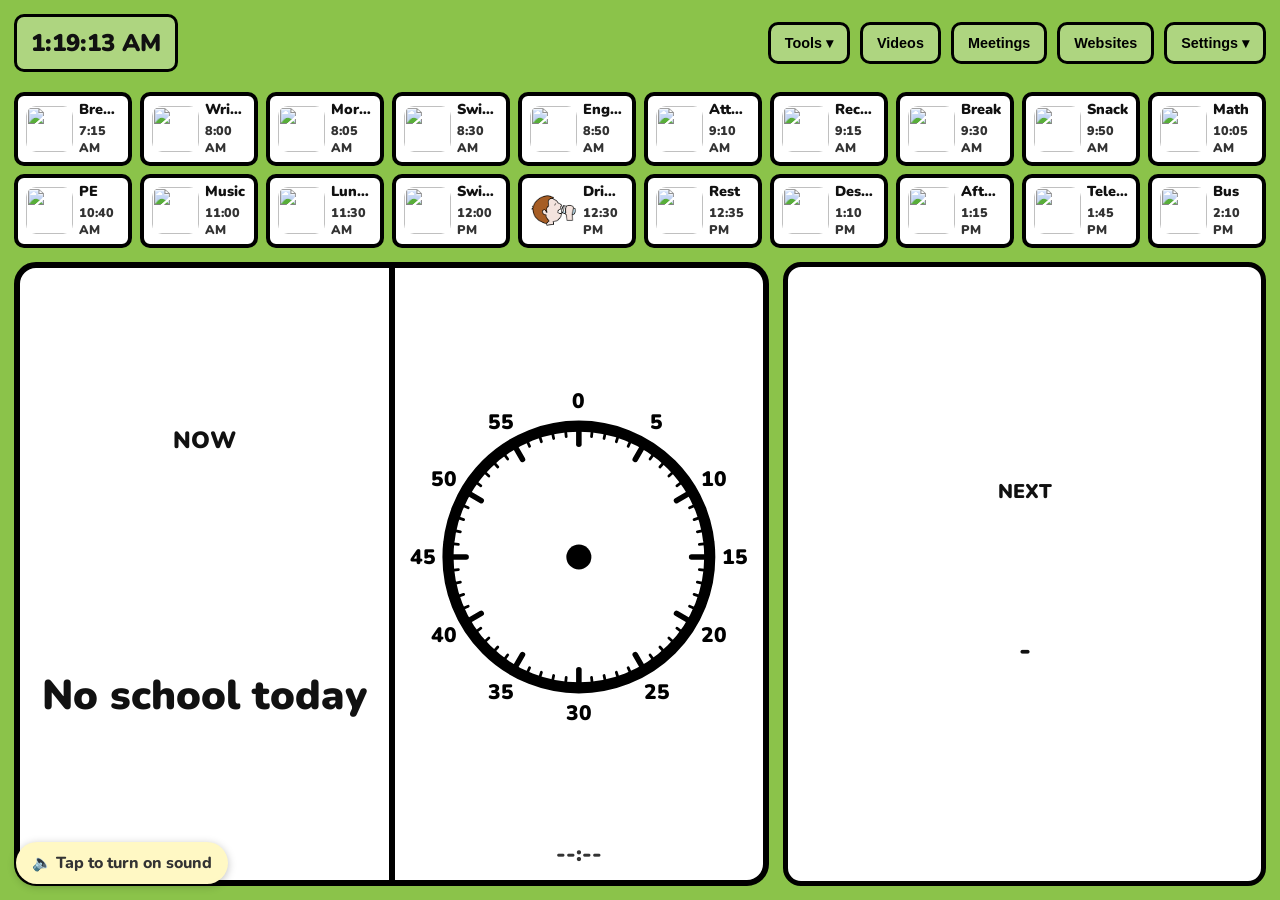
==== commit ba5eb1ef: "no more dragging" ====
--- a/Shedule/index.html
+++ b/Shedule/index.html
@@ -100,36 +100,53 @@
 
     <div class="layout">
       <div id="scheduleGrid" class="schedule-grid" aria-label="Schedule"></div>
+
+      <div class="board-main">
+        <section class="bathroom-box hidden" id="bathroomBox" aria-label="Bathroom timers">
+          <div class="bathroom-head">🚻 Bathroom</div>
+          <div class="bathroom-list" id="bathroomList"></div>
+          <div class="bathroom-status hidden" id="bathroomStatus"></div>
+        </section>
+
+        <div id="currentBox" class="current-box" role="region" aria-label="Current activity">
+          <div class="now-side">
+            <div class="current-label">NOW</div>
+            <div class="now-title">
+              <img id="currentIcon" class="current-icon" alt="" />
+              <div id="currentName" class="current-name">-</div>
+            </div>
+          </div>
+          <div class="timer-side">
+            <div class="timer-wrap">
+              <svg id="timerSvg" class="timer-svg" viewBox="-22 -22 244 244" aria-hidden="true">
+                <circle class="timer-face" cx="100" cy="100" r="94"/>
+                <path id="timerWedge" class="timer-wedge" d=""/>
+                <g class="timer-ticks"><line x1="100" y1="8" x2="100" y2="19" class="major" transform="rotate(0 100 100)"/><line x1="100" y1="8" x2="100" y2="13" class="minor" transform="rotate(6 100 100)"/><line x1="100" y1="8" x2="100" y2="13" class="minor" transform="rotate(12 100 100)"/><line x1="100" y1="8" x2="100" y2="13" class="minor" transform="rotate(18 100 100)"/><line x1="100" y1="8" x2="100" y2="13" class="minor" transform="rotate(24 100 100)"/><line x1="100" y1="8" x2="100" y2="19" class="major" transform="rotate(30 100 100)"/><line x1="100" y1="8" x2="100" y2="13" class="minor" transform="rotate(36 100 100)"/><line x1="100" y1="8" x2="100" y2="13" class="minor" transform="rotate(42 100 100)"/><line x1="100" y1="8" x2="100" y2="13" class="minor" transform="rotate(48 100 100)"/><line x1="100" y1="8" x2="100" y2="13" class="minor" transform="rotate(54 100 100)"/><line x1="100" y1="8" x2="100" y2="19" class="major" transform="rotate(60 100 100)"/><line x1="100" y1="8" x2="100" y2="13" class="minor" transform="rotate(66 100 100)"/><line x1="100" y1="8" x2="100" y2="13" class="minor" transform="rotate(72 100 100)"/><line x1="100" y1="8" x2="100" y2="13" class="minor" transform="rotate(78 100 100)"/><line x1="100" y1="8" x2="100" y2="13" class="minor" transform="rotate(84 100 100)"/><line x1="100" y1="8" x2="100" y2="19" class="major" transform="rotate(90 100 100)"/><line x1="100" y1="8" x2="100" y2="13" class="minor" transform="rotate(96 100 100)"/><line x1="100" y1="8" x2="100" y2="13" class="minor" transform="rotate(102 100 100)"/><line x1="100" y1="8" x2="100" y2="13" class="minor" transform="rotate(108 100 100)"/><line x1="100" y1="8" x2="100" y2="13" class="minor" transform="rotate(114 100 100)"/><line x1="100" y1="8" x2="100" y2="19" class="major" transform="rotate(120 100 100)"/><line x1="100" y1="8" x2="100" y2="13" class="minor" transform="rotate(126 100 100)"/><line x1="100" y1="8" x2="100" y2="13" class="minor" transform="rotate(132 100 100)"/><line x1="100" y1="8" x2="100" y2="13" class="minor" transform="rotate(138 100 100)"/><line x1="100" y1="8" x2="100" y2="13" class="minor" transform="rotate(144 100 100)"/><line x1="100" y1="8" x2="100" y2="19" class="major" transform="rotate(150 100 100)"/><line x1="100" y1="8" x2="100" y2="13" class="minor" transform="rotate(156 100 100)"/><line x1="100" y1="8" x2="100" y2="13" class="minor" transform="rotate(162 100 100)"/><line x1="100" y1="8" x2="100" y2="13" class="minor" transform="rotate(168 100 100)"/><line x1="100" y1="8" x2="100" y2="13" class="minor" transform="rotate(174 100 100)"/><line x1="100" y1="8" x2="100" y2="19" class="major" transform="rotate(180 100 100)"/><line x1="100" y1="8" x2="100" y2="13" class="minor" transform="rotate(186 100 100)"/><line x1="100" y1="8" x2="100" y2="13" class="minor" transform="rotate(192 100 100)"/><line x1="100" y1="8" x2="100" y2="13" class="minor" transform="rotate(198 100 100)"/><line x1="100" y1="8" x2="100" y2="13" class="minor" transform="rotate(204 100 100)"/><line x1="100" y1="8" x2="100" y2="19" class="major" transform="rotate(210 100 100)"/><line x1="100" y1="8" x2="100" y2="13" class="minor" transform="rotate(216 100 100)"/><line x1="100" y1="8" x2="100" y2="13" class="minor" transform="rotate(222 100 100)"/><line x1="100" y1="8" x2="100" y2="13" class="minor" transform="rotate(228 100 100)"/><line x1="100" y1="8" x2="100" y2="13" class="minor" transform="rotate(234 100 100)"/><line x1="100" y1="8" x2="100" y2="19" class="major" transform="rotate(240 100 100)"/><line x1="100" y1="8" x2="100" y2="13" class="minor" transform="rotate(246 100 100)"/><line x1="100" y1="8" x2="100" y2="13" class="minor" transform="rotate(252 100 100)"/><line x1="100" y1="8" x2="100" y2="13" class="minor" transform="rotate(258 100 100)"/><line x1="100" y1="8" x2="100" y2="13" class="minor" transform="rotate(264 100 100)"/><line x1="100" y1="8" x2="100" y2="19" class="major" transform="rotate(270 100 100)"/><line x1="100" y1="8" x2="100" y2="13" class="minor" transform="rotate(276 100 100)"/><line x1="100" y1="8" x2="100" y2="13" class="minor" transform="rotate(282 100 100)"/><line x1="100" y1="8" x2="100" y2="13" class="minor" transform="rotate(288 100 100)"/><line x1="100" y1="8" x2="100" y2="13" class="minor" transform="rotate(294 100 100)"/><line x1="100" y1="8" x2="100" y2="19" class="major" transform="rotate(300 100 100)"/><line x1="100" y1="8" x2="100" y2="13" class="minor" transform="rotate(306 100 100)"/><line x1="100" y1="8" x2="100" y2="13" class="minor" transform="rotate(312 100 100)"/><line x1="100" y1="8" x2="100" y2="13" class="minor" transform="rotate(318 100 100)"/><line x1="100" y1="8" x2="100" y2="13" class="minor" transform="rotate(324 100 100)"/><line x1="100" y1="8" x2="100" y2="19" class="major" transform="rotate(330 100 100)"/><line x1="100" y1="8" x2="100" y2="13" class="minor" transform="rotate(336 100 100)"/><line x1="100" y1="8" x2="100" y2="13" class="minor" transform="rotate(342 100 100)"/><line x1="100" y1="8" x2="100" y2="13" class="minor" transform="rotate(348 100 100)"/><line x1="100" y1="8" x2="100" y2="13" class="minor" transform="rotate(354 100 100)"/></g>
+                <g class="timer-numbers"><text x="100.0" y="-12.0">0</text><text x="156.0" y="3.0">5</text><text x="197.0" y="44.0">10</text><text x="212.0" y="100.0">15</text><text x="197.0" y="156.0">20</text><text x="156.0" y="197.0">25</text><text x="100.0" y="212.0">30</text><text x="44.0" y="197.0">35</text><text x="3.0" y="156.0">40</text><text x="-12.0" y="100.0">45</text><text x="3.0" y="44.0">50</text><text x="44.0" y="3.0">55</text></g>
+                <circle class="timer-hub" cx="100" cy="100" r="9"/>
+              </svg>
+            </div>
+            <div class="timer-center-readout" id="timerCenterReadout">--:--</div>
+          </div>
+          <div id="currentRemaining" class="current-remaining hidden">-</div>
+          <!-- kept (hidden) so older code paths have something to point at -->
+          <div class="timer-disk hidden" id="timerDisk"></div>
+          <button class="btn details-btn hidden" id="btnDetails" tabindex="-1">Details</button>
+          <div class="timer-resize hidden" id="timerResize"></div>
+        </div>
+
+        <div class="right-col">
+          <div class="next-card" id="nextCard">
+            <div class="current-label">NEXT</div>
+            <img id="nextIcon" class="current-icon" alt="" />
+            <div id="nextName" class="current-name">-</div>
+          </div>
+          <section class="video-slot hidden" id="videoSlot" aria-label="Video"></section>
+        </div>
+      </div>
     </div>
 
     <button class="sound-btn hidden" id="btnSound" aria-label="Turn on transition sound">🔈 Tap to turn on sound</button>
-
-    <div id="currentBox" class="current-box" role="region" aria-label="Current and next activity">
-      <div class="current-now">
-        <div class="timer-disk" id="timerDisk"></div>
-        <div class="current-content">
-          <div class="current-label">NOW</div>
-          <img id="currentIcon" class="current-icon" alt="" />
-          <div id="currentName" class="current-name">-</div>
-          <div class="timer-center-readout" id="timerCenterReadout">--:--</div>
-          <div id="currentRemaining" class="current-remaining hidden">-</div>
-          <button class="btn details-btn hidden" id="btnDetails">Details</button>
-        </div>
-      </div>
-      <div class="current-next">
-        <div class="current-label">NEXT</div>
-        <img id="nextIcon" class="current-icon" alt="" />
-        <div id="nextName" class="current-name">-</div>
-      </div>
-      <div class="current-hint">Drag me</div>
-      <div class="timer-resize" id="timerResize"></div>
-    </div>
-
-    <section class="bathroom-box hidden" id="bathroomBox" aria-label="Bathroom timers">
-      <div class="bathroom-head">🚻 Bathroom</div>
-      <div class="bathroom-list" id="bathroomList"></div>
-      <div class="bathroom-status hidden" id="bathroomStatus"></div>
-    </section>
 
     <button class="subs-launcher hidden" id="subsLauncher" aria-label="Open substitute teacher directions">
       <span class="subs-launcher-mark" aria-hidden="true">?</span>
@@ -192,8 +209,8 @@
 
           <div class="hint">Tip: Click a symbol to apply immediately.</div>
 
-          <hr class="edit-divider" />
-          <div class="mini-schedule-section">
+          <hr class="edit-divider hidden" />
+          <div class="mini-schedule-section hidden">
             <div class="mini-schedule-header">
               <span class="mini-schedule-title">Mini-Schedule Steps</span>
               <button class="btn btn-yellow" id="btnAddStep">Add Step</button>
--- a/Shedule/styles.css
+++ b/Shedule/styles.css
@@ -1170,3 +1170,200 @@
 .remote-viewer iframe{ flex:1; width:100%; border:0; background:#fff; }
 .settings-field-stack{ flex-direction:column; align-items:stretch; gap:4px; }
 .settings-url{ font:inherit; font-size:.85rem; padding:4px 6px; border-radius:8px; border:2px solid #ccc; width:100%; }
+
+/* =====================================================================
+   Fixed layout (nothing moves): schedule strip on top, then
+   bathroom | Now with disc timer | Next + video slot
+   ===================================================================== */
+.layout{
+  display:grid;
+  grid-template-rows:auto minmax(0, 1fr);
+  gap:14px;
+}
+.schedule-grid{
+  height:auto;
+  grid-template-rows:none;
+  grid-auto-rows:auto;
+  align-content:start;
+  gap:8px;
+}
+.card{
+  min-height:0;
+  padding:6px 8px;
+  gap:6px;
+  border-width:4px;
+  border-radius:10px;
+}
+.card:hover{ transform:none; }
+.card.active{ transform:none; box-shadow:0 0 0 4px #000; }
+.card-icon{ width:clamp(36px, 5.2vh, 64px); height:clamp(36px, 5.2vh, 64px); flex:0 0 auto; }
+.card-name{ font-size:clamp(.8rem, 1.6vh, 1.05rem); }
+.card-time{ font-size:clamp(.72rem, 1.4vh, .95rem); }
+.card.completed{ opacity:.6; }
+.card.completed::after{ font-size:2rem; inset:auto 6px 0 auto; }
+
+.board-main{
+  display:flex;
+  gap:14px;
+  min-height:0;
+}
+
+/* Bathroom: fixed column on the left */
+.bathroom-box{
+  position:relative;
+  left:auto;
+  top:auto;
+  z-index:auto;
+  flex:0 0 clamp(190px, 16vw, 260px);
+  align-self:flex-start;
+  max-height:100%;
+  overflow:auto;
+}
+.bathroom-head{ cursor:default; }
+
+/* Now: the biggest thing on the board */
+.current-box{
+  position:relative;
+  left:auto;
+  top:auto;
+  width:auto;
+  height:auto;
+  flex:2 1 0;
+  min-width:0;
+  cursor:default;
+  overflow:hidden;
+  display:flex;
+  flex-direction:column;
+  align-items:center;
+  justify-content:center;
+  gap:clamp(4px, 1vh, 12px);
+  padding:clamp(8px, 1.6vh, 18px);
+  z-index:auto;
+  touch-action:auto;
+  transition:border-color .3s, background-color .3s;
+}
+.current-box:active{ cursor:default; }
+.current-box::before{ content:none; }
+.current-box .current-label{ font-size:clamp(1rem, 2.6vh, 1.7rem); }
+.now-title{
+  display:flex;
+  align-items:center;
+  justify-content:center;
+  gap:clamp(8px, 1.5vw, 18px);
+  max-width:100%;
+}
+.current-box .current-icon{ width:clamp(56px, 11vh, 130px); height:clamp(56px, 11vh, 130px); }
+.current-box .current-name{ font-size:clamp(1.4rem, 4.4vh, 3rem); text-shadow:none; }
+.timer-wrap{
+  flex:1 1 auto;
+  min-height:0;
+  width:100%;
+  display:flex;
+  align-items:center;
+  justify-content:center;
+}
+.timer-svg{ height:100%; max-height:46vh; width:auto; max-width:100%; aspect-ratio:1/1; display:block; }
+.timer-face{ fill:#fff; stroke:#000; stroke-width:8; }
+.timer-wedge{ fill:#e53935; }
+.timer-ticks line{ stroke:#000; stroke-width:4; stroke-linecap:round; }
+.timer-hub{ fill:#000; }
+.current-box .timer-center-readout{ font-size:clamp(.95rem, 2.4vh, 1.5rem); color:#333; text-shadow:none; }
+/* Pre-transition cue: last two minutes */
+.current-box.ending-soon{ border-color:#FF8F00; background:#FFF3D6; }
+
+/* Right column: Next, with the video slot underneath while a video plays */
+.right-col{
+  flex:1.3 1 0;
+  min-width:0;
+  display:flex;
+  flex-direction:column;
+  gap:14px;
+  min-height:0;
+}
+.next-card{
+  flex:1 1 auto;
+  min-height:0;
+  background:#fff;
+  border:5px solid var(--border);
+  border-radius:18px;
+  display:flex;
+  flex-direction:column;
+  align-items:center;
+  justify-content:center;
+  gap:clamp(4px, 1vh, 10px);
+  padding:10px;
+  text-align:center;
+}
+.next-card .current-label{ font-size:clamp(.95rem, 2.2vh, 1.4rem); }
+.next-card .current-icon{ width:clamp(48px, 13vh, 150px); height:clamp(48px, 13vh, 150px); }
+.next-card .current-name{ font-size:clamp(1.1rem, 3vh, 2rem); text-shadow:none; }
+.video-slot{
+  flex:0 0 auto;
+  width:100%;
+  aspect-ratio:16/9;
+  max-height:52%;
+  border:5px solid var(--border);
+  border-radius:14px;
+  overflow:hidden;
+  background:#000;
+}
+.video-slot .float.in-slot{
+  position:static;
+  width:100% !important;
+  height:100% !important;
+  border:0;
+  border-radius:0;
+}
+.video-slot .float.in-slot .float-header{ height:36px; border-bottom-width:4px; padding:3px 8px; cursor:default; }
+.video-slot .float.in-slot .float-close{ width:30px; height:30px; }
+.video-slot .float.in-slot .float-body{ height:calc(100% - 36px); }
+.video-slot .float.in-slot .float-resize{ display:none; }
+.float-header{ cursor:default; }
+.float-header:active{ cursor:default; }
+
+/* Substitute button sits at the right edge; keep the columns clear of it */
+body.substitute-mode-active .layout{ padding-right:140px; }
+
+/* Now/Next only: with the schedule strip hidden, the main area fills the whole screen */
+.layout:has(> .schedule-grid.hidden){ grid-template-rows:minmax(0, 1fr); }
+.layout:has(> .schedule-grid.hidden) .timer-svg{ max-height:60vh; }
+.layout:has(> .schedule-grid.hidden) .current-box .current-icon{ width:clamp(64px, 15vh, 170px); height:clamp(64px, 15vh, 170px); }
+.layout:has(> .schedule-grid.hidden) .current-box .current-name{ font-size:clamp(1.6rem, 5.4vh, 3.6rem); }
+.layout:has(> .schedule-grid.hidden) .next-card .current-icon{ width:clamp(56px, 18vh, 200px); height:clamp(56px, 18vh, 200px); }
+.layout:has(> .schedule-grid.hidden) .next-card .current-name{ font-size:clamp(1.3rem, 4vh, 2.6rem); }
+
+/* Now card split in two: Now (picture + name) on the left, the 60-minute timer on the right */
+.current-box{
+  flex-direction:row;
+  align-items:stretch;
+  gap:0;
+  padding:0;
+}
+.now-side,
+.timer-side{
+  flex:1 1 0;
+  min-width:0;
+  display:flex;
+  flex-direction:column;
+  align-items:center;
+  justify-content:center;
+  gap:clamp(6px, 1.4vh, 16px);
+  padding:clamp(8px, 1.6vh, 18px);
+}
+.timer-side{ border-left:6px solid var(--border); }
+.now-side .now-title{ flex-direction:column; gap:clamp(6px, 1.2vh, 14px); text-align:center; }
+.current-box .now-side .current-icon{ width:clamp(70px, 22vh, 260px); height:clamp(70px, 22vh, 260px); }
+.current-box .now-side .current-name{ font-size:clamp(1.4rem, 4.6vh, 3.2rem); }
+.timer-side .timer-wrap{ flex:1 1 auto; min-height:0; width:100%; }
+.timer-side .timer-svg{ height:100%; max-height:44vh; }
+.timer-ticks line.minor{ stroke-width:2; }
+.timer-ticks line.major{ stroke-width:4; }
+.timer-numbers text{
+  font:900 15px "Nunito", system-ui, sans-serif;
+  fill:#000;
+  text-anchor:middle;
+  dominant-baseline:central;
+}
+/* Now/Next-only mode has more room */
+.layout:has(> .schedule-grid.hidden) .current-box .now-side .current-icon{ width:clamp(80px, 28vh, 320px); height:clamp(80px, 28vh, 320px); }
+.layout:has(> .schedule-grid.hidden) .timer-side .timer-svg{ max-height:62vh; }
